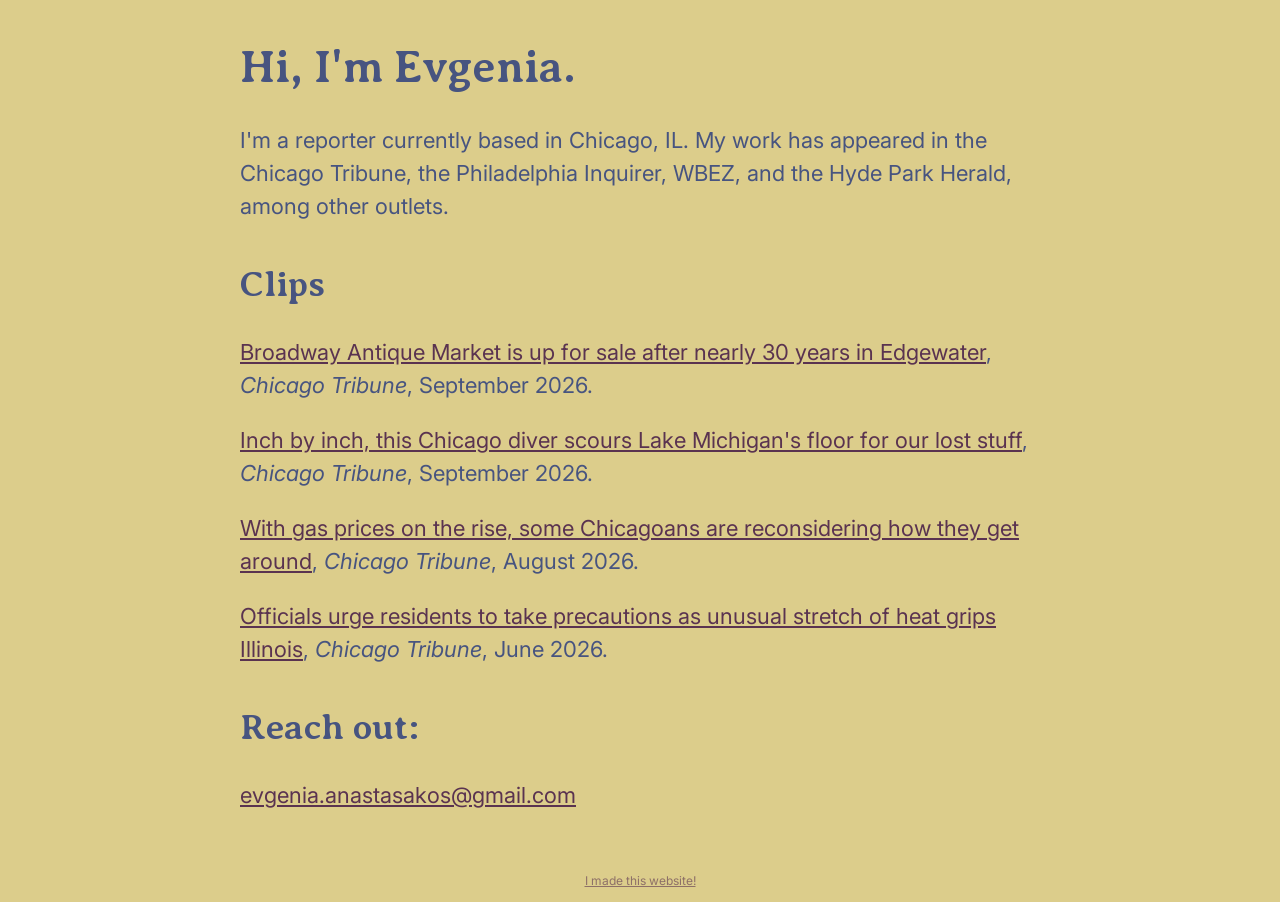
==== index.html @ 67f552ef "Update Clips section and remove Resume section Added new articles to the Clips section and removed t" ====
<!DOCTYPE html>
<html lang="en">
<head>
  <meta charset="UTF-8">
  <meta name="viewport" content="width=device-width, initial-scale=1.0">
  <title>Evgenia Anastasakos</title>
  
<link rel="preconnect" href="https://fonts.googleapis.com">
<link rel="preconnect" href="https://fonts.gstatic.com" crossorigin>
<link href="https://fonts.googleapis.com/css2?family=Averia+Serif+Libre:wght@400;700&family=Inter:wght@400;500&display=swap" rel="stylesheet">
<link rel="stylesheet" href="style.css">

<link rel="icon" type="image/png" sizes="32x32" href="favicon-32.png">
<link rel="icon" type="image/png" sizes="16x16" href="favicon-16.png">
<link rel="icon" href="favicon.ico">
  
</head>
<body>
  <div class="content-container">
    
    <h1 class="main-title">Hi, I'm Evgenia.</h1>
    
    <p class="large-text">
      I'm a reporter currently based in Chicago, IL. My work has appeared in the Chicago Tribune, the Philadelphia Inquirer, WBEZ, and the Hyde Park Herald, among other outlets.
    </p>
    
    <h2 class="section-title">Clips</h2>
    <p class="large-text"><a href=https://www.chicagotribune.com/2026/09/06/broadway-antique-market-for-sale-edgewater/>Broadway Antique Market is up for sale after nearly 30 years in Edgewater</a>, <i>Chicago Tribune</i>, September 2026.</p>
    <p class="large-text"><a href=https://www.chicagotribune.com/2026/09/08/chicago-diver-lake-michigan/>Inch by inch, this Chicago diver scours Lake Michigan's floor for our lost stuff</a>, <i>Chicago Tribune</i>, September 2026.</p>
    <p class="large-text"><a href=https://www.chicagotribune.com/2026/08/15/chicago-gas-prices-travel-iran/>With gas prices on the rise, some Chicagoans are reconsidering how they get around</a>, <i>Chicago Tribune</i>, August 2026.</p>
    <p class="large-text"><a href=https://www.chicagotribune.com/2026/06/29/extreme-heat-warning-chicago/>Officials urge residents to take precautions as unusual stretch of heat grips Illinois</a>, <i>Chicago Tribune</i>, June 2026.</p>

    <h2 class="section-title">Reach out:</h2>
    <p class="large-text">
      <a href="mailto:evgenia.anastasakos@gmail.com" class="email-link">evgenia.anastasakos@gmail.com</a>
    </p>
    
  </div>
</body>
</html>

<p class="footer-note"><a href="https://github.com/evgenia-anastasakos">I made this website!</a></p>
---- style.css ----
body {
  background-color: #DCCD8B;
  margin: 0;
  padding: 0;
  cursor: url('my-cursor-pointer.png'), auto;
}

h1, h2, h3, h4, h5, h6 {
  font-family: "Averia Serif Libre", serif;
  color: #475480;
  font-weight: 700;
  line-height: 1.2;
}

p {
  font-family: "Inter", sans-serif;
  color: #475480;
  line-height: 1.5; 
}

.content-container {
  max-width: 800px;  
  margin: 40px auto; 
  padding: 0 20px;   
}

.main-title {
  font-size: 45px;
}

.section-title {
  font-size: 36px; 
  margin-top: 40px;
}

.large-text {
  font-size: 22px;
  max-width: 100%; 
}

a {
  color: #5A3350;
  text-decoration: underline;
  transition: opacity 0.2s ease;
}

a:hover {
  opacity: 0.7;
}

a {
  cursor: url('my-cursor-hand.png'), pointer;
}

.email-link {
  color: #5A3350;
  text-decoration: underline;
  transition: opacity 0.2s ease;
}

.footer-note {
  font-family: "Inter", sans-serif;
  font-size: 12px;
  color: #475480;
  text-align: center;
  margin-top: 60px;
  opacity: 0.6;
}
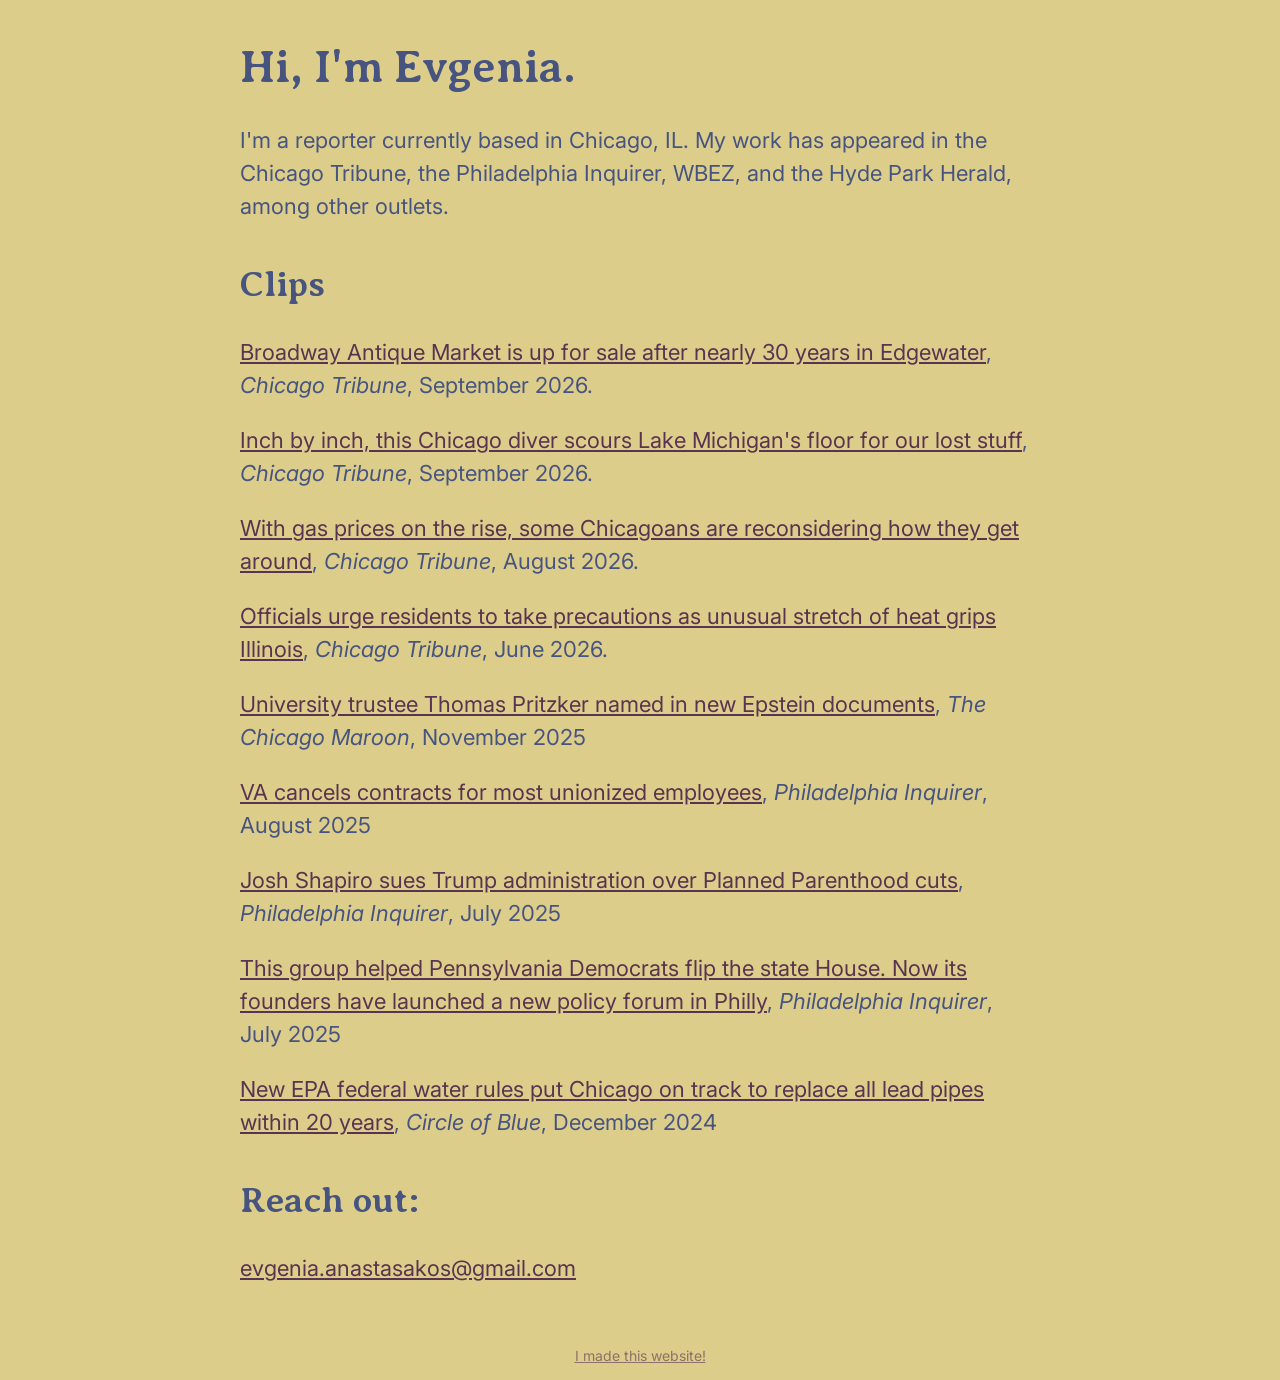
==== commit 8b987e24: "Add news articles to index.html Added multiple news articles with links and sources." ====
--- a/index.html
+++ b/index.html
@@ -29,7 +29,13 @@
     <p class="large-text"><a href=https://www.chicagotribune.com/2026/09/08/chicago-diver-lake-michigan/>Inch by inch, this Chicago diver scours Lake Michigan's floor for our lost stuff</a>, <i>Chicago Tribune</i>, September 2026.</p>
     <p class="large-text"><a href=https://www.chicagotribune.com/2026/08/15/chicago-gas-prices-travel-iran/>With gas prices on the rise, some Chicagoans are reconsidering how they get around</a>, <i>Chicago Tribune</i>, August 2026.</p>
     <p class="large-text"><a href=https://www.chicagotribune.com/2026/06/29/extreme-heat-warning-chicago/>Officials urge residents to take precautions as unusual stretch of heat grips Illinois</a>, <i>Chicago Tribune</i>, June 2026.</p>
+    <p class="large-text"><a href=https://chicagomaroon.com/49435/news/university-trustee-thomas-pritzker-named-in-new-epstein-documents/>University trustee Thomas Pritzker named in new Epstein documents</a>, <i>The Chicago Maroon</i>, November 2025</p>
+    <p class="large-text"><a href=https://www.inquirer.com/politics/nation/department-veteran-affairs-collective-bargaining-agreements-ended-20250807.html>VA cancels contracts for most unionized employees</a>, <i>Philadelphia Inquirer</i>, August 2025</p>
+    <p class="large-text"><a href=https://www.inquirer.com/politics/nation/planned-parenthood-funding-lawsuit-pennsylvania-20250729.html>Josh Shapiro sues Trump administration over Planned Parenthood cuts</a>, <i>Philadelphia Inquirer</i>, July 2025</p>
+    <p class="large-text"><a href=https://www.inquirer.com/politics/pennsylvania/democratic-states-project-forum-philadelphia-pennsylvania-20250710.html>This group helped Pennsylvania Democrats flip the state House. Now its founders have launched a new policy forum in Philly</a>, <i>Philadelphia Inquirer</i>, July 2025</p>
+    <p class="large-text"><a href=https://www.circleofblue.org/2024/supply/water-management/infrastructure/new-epa-federal-water-rules-put-chicago-on-track-to-replace-all-lead-pipes-within-20-years/>New EPA federal water rules put Chicago on track to replace all lead pipes within 20 years</a>, <i>Circle of Blue</i>, December 2024</p>
 
+    
     <h2 class="section-title">Reach out:</h2>
     <p class="large-text">
       <a href="mailto:evgenia.anastasakos@gmail.com" class="email-link">evgenia.anastasakos@gmail.com</a>
--- a/style.css
+++ b/style.css
@@ -3,6 +3,7 @@
   margin: 0;
   padding: 0;
   cursor: url('my-cursor-pointer.png'), auto;
+  font-size: 1rem; 
 }
 
 h1, h2, h3, h4, h5, h6 {
@@ -19,22 +20,22 @@
 }
 
 .content-container {
-  max-width: 800px;  
-  margin: 40px auto; 
-  padding: 0 20px;   
+  max-width: 50rem; 
+  margin: 2.5rem auto; 
+  padding: 0 1.25rem; 
 }
 
 .main-title {
-  font-size: 45px;
+  font-size: 2.8125rem; 
 }
 
 .section-title {
-  font-size: 36px; 
-  margin-top: 40px;
+  font-size: 2.25rem; 
+  margin-top: 2.5rem; 
 }
 
 .large-text {
-  font-size: 22px;
+  font-size: 1.375rem; 
   max-width: 100%; 
 }
 
@@ -60,9 +61,9 @@
 
 .footer-note {
   font-family: "Inter", sans-serif;
-  font-size: 12px;
+  font-size: 0.875rem; 
   color: #475480;
   text-align: center;
-  margin-top: 60px;
+  margin-top: 3.75rem; 
   opacity: 0.6;
 }
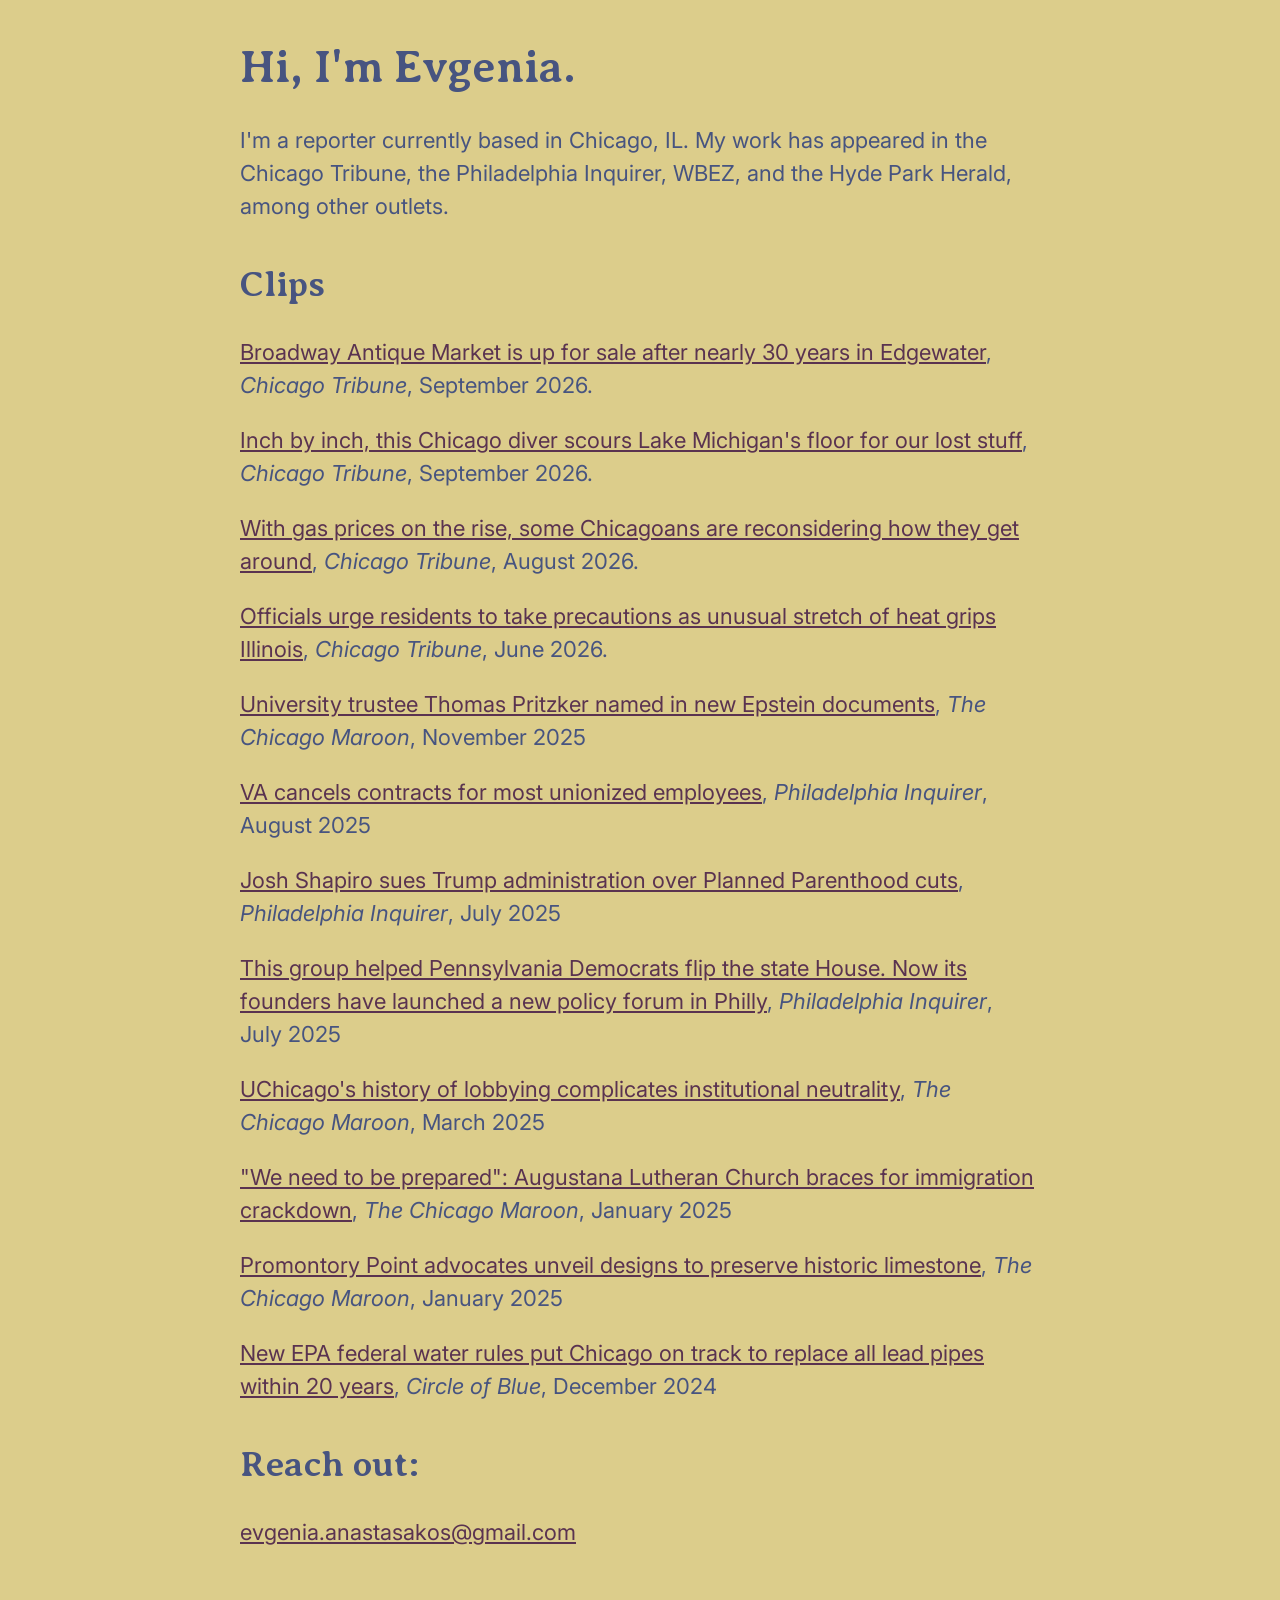
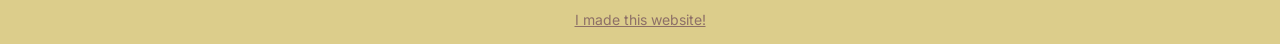
==== commit 5892d3f7: "Add new articles to index.html" ====
--- a/index.html
+++ b/index.html
@@ -33,6 +33,9 @@
     <p class="large-text"><a href=https://www.inquirer.com/politics/nation/department-veteran-affairs-collective-bargaining-agreements-ended-20250807.html>VA cancels contracts for most unionized employees</a>, <i>Philadelphia Inquirer</i>, August 2025</p>
     <p class="large-text"><a href=https://www.inquirer.com/politics/nation/planned-parenthood-funding-lawsuit-pennsylvania-20250729.html>Josh Shapiro sues Trump administration over Planned Parenthood cuts</a>, <i>Philadelphia Inquirer</i>, July 2025</p>
     <p class="large-text"><a href=https://www.inquirer.com/politics/pennsylvania/democratic-states-project-forum-philadelphia-pennsylvania-20250710.html>This group helped Pennsylvania Democrats flip the state House. Now its founders have launched a new policy forum in Philly</a>, <i>Philadelphia Inquirer</i>, July 2025</p>
+    <p class="large-text"><a href=https://chicagomaroon.com/45902/grey-city/uchicago-history-of-lobbying-complicates-institutional-neutrality/>UChicago's history of lobbying complicates institutional neutrality</a>, <i>The Chicago Maroon</i>, March 2025</p>
+    <p class="large-text"><a href=https://chicagomaroon.com/45070/news/we-need-to-be-prepared-augustana-lutheran-church-braces-for-immigration-crackdown/>"We need to be prepared": Augustana Lutheran Church braces for immigration crackdown</a>, <i>The Chicago Maroon</i>, January 2025</p>
+    <p class="large-text"><a href=https://chicagomaroon.com/44992/news/promontory-point-advocates-unveil-designs-to-preserve-historic-limestone/>Promontory Point advocates unveil designs to preserve historic limestone</a>, <i>The Chicago Maroon</i>, January 2025</p>
     <p class="large-text"><a href=https://www.circleofblue.org/2024/supply/water-management/infrastructure/new-epa-federal-water-rules-put-chicago-on-track-to-replace-all-lead-pipes-within-20-years/>New EPA federal water rules put Chicago on track to replace all lead pipes within 20 years</a>, <i>Circle of Blue</i>, December 2024</p>
 
     
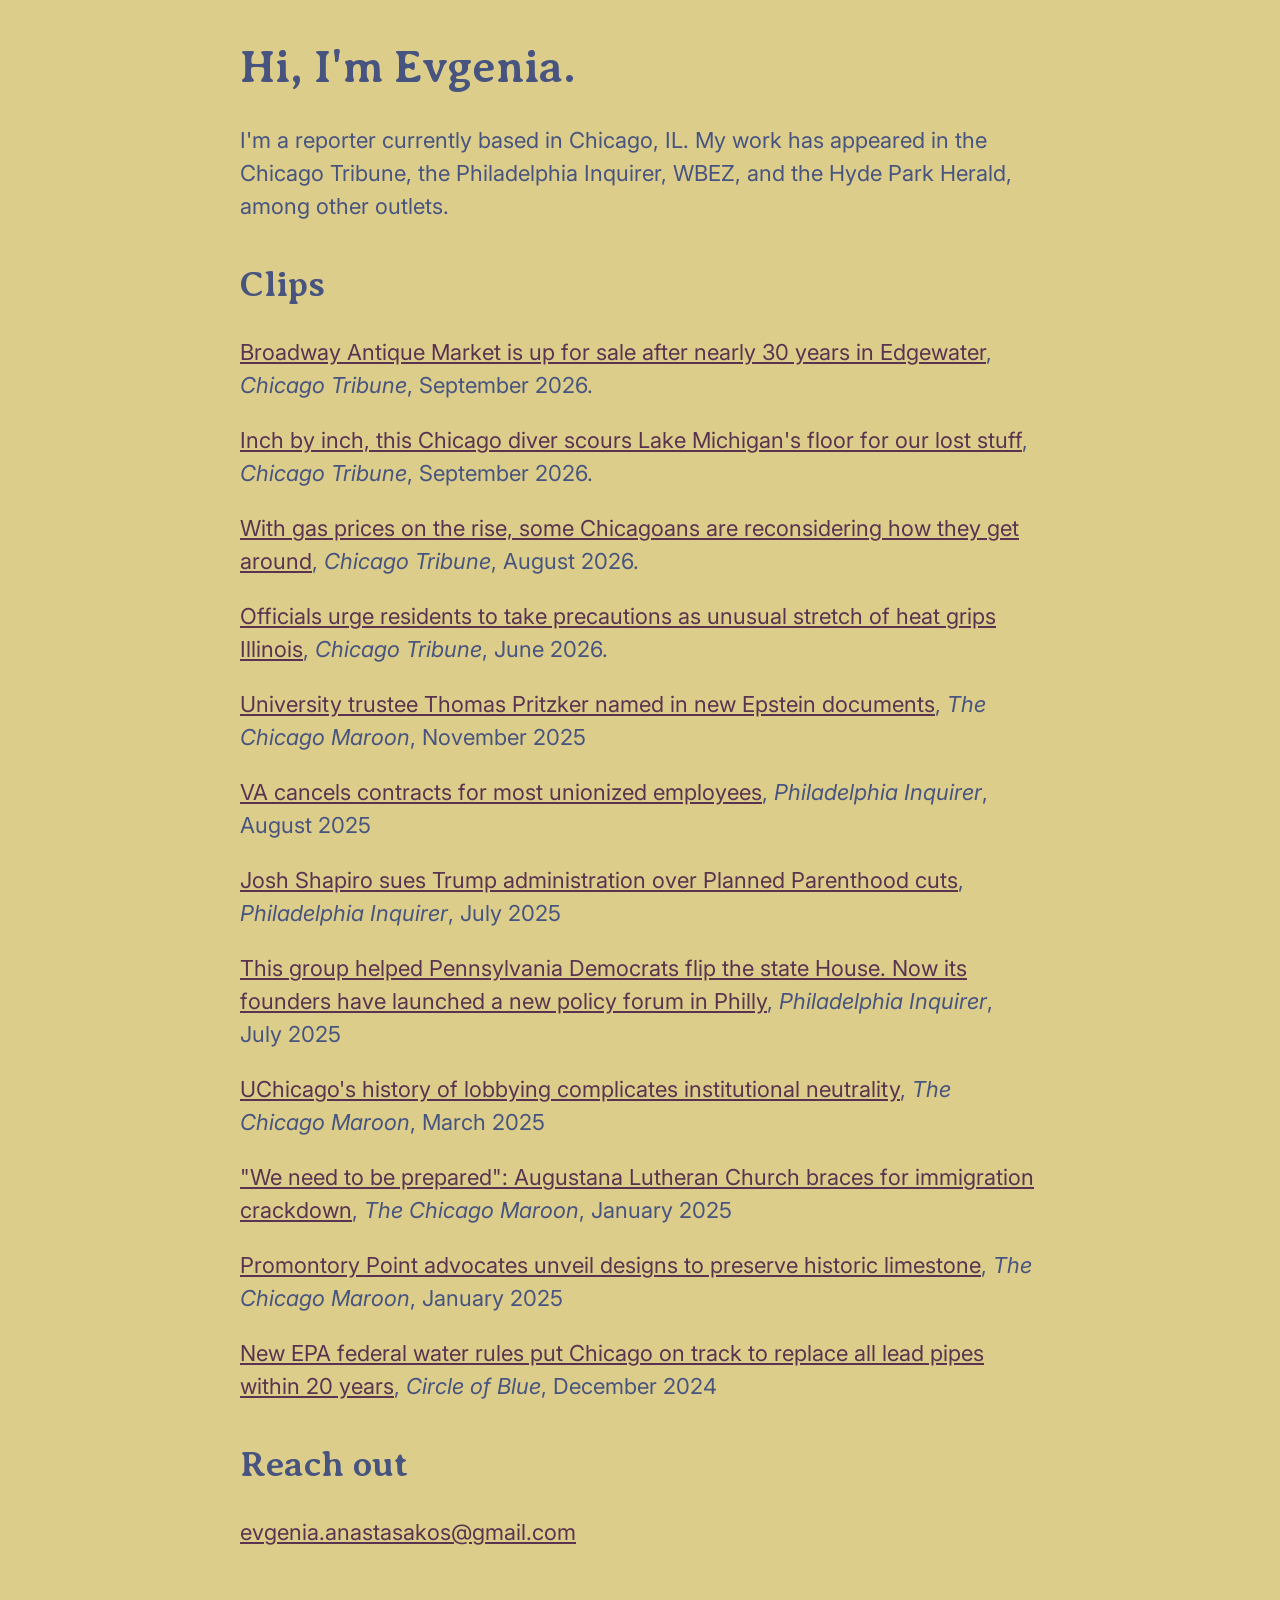
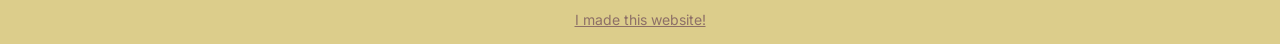
==== commit 398b4f10: "Update index.html" ====
--- a/index.html
+++ b/index.html
@@ -39,7 +39,7 @@
     <p class="large-text"><a href=https://www.circleofblue.org/2024/supply/water-management/infrastructure/new-epa-federal-water-rules-put-chicago-on-track-to-replace-all-lead-pipes-within-20-years/>New EPA federal water rules put Chicago on track to replace all lead pipes within 20 years</a>, <i>Circle of Blue</i>, December 2024</p>
 
     
-    <h2 class="section-title">Reach out:</h2>
+    <h2 class="section-title">Reach out</h2>
     <p class="large-text">
       <a href="mailto:evgenia.anastasakos@gmail.com" class="email-link">evgenia.anastasakos@gmail.com</a>
     </p>
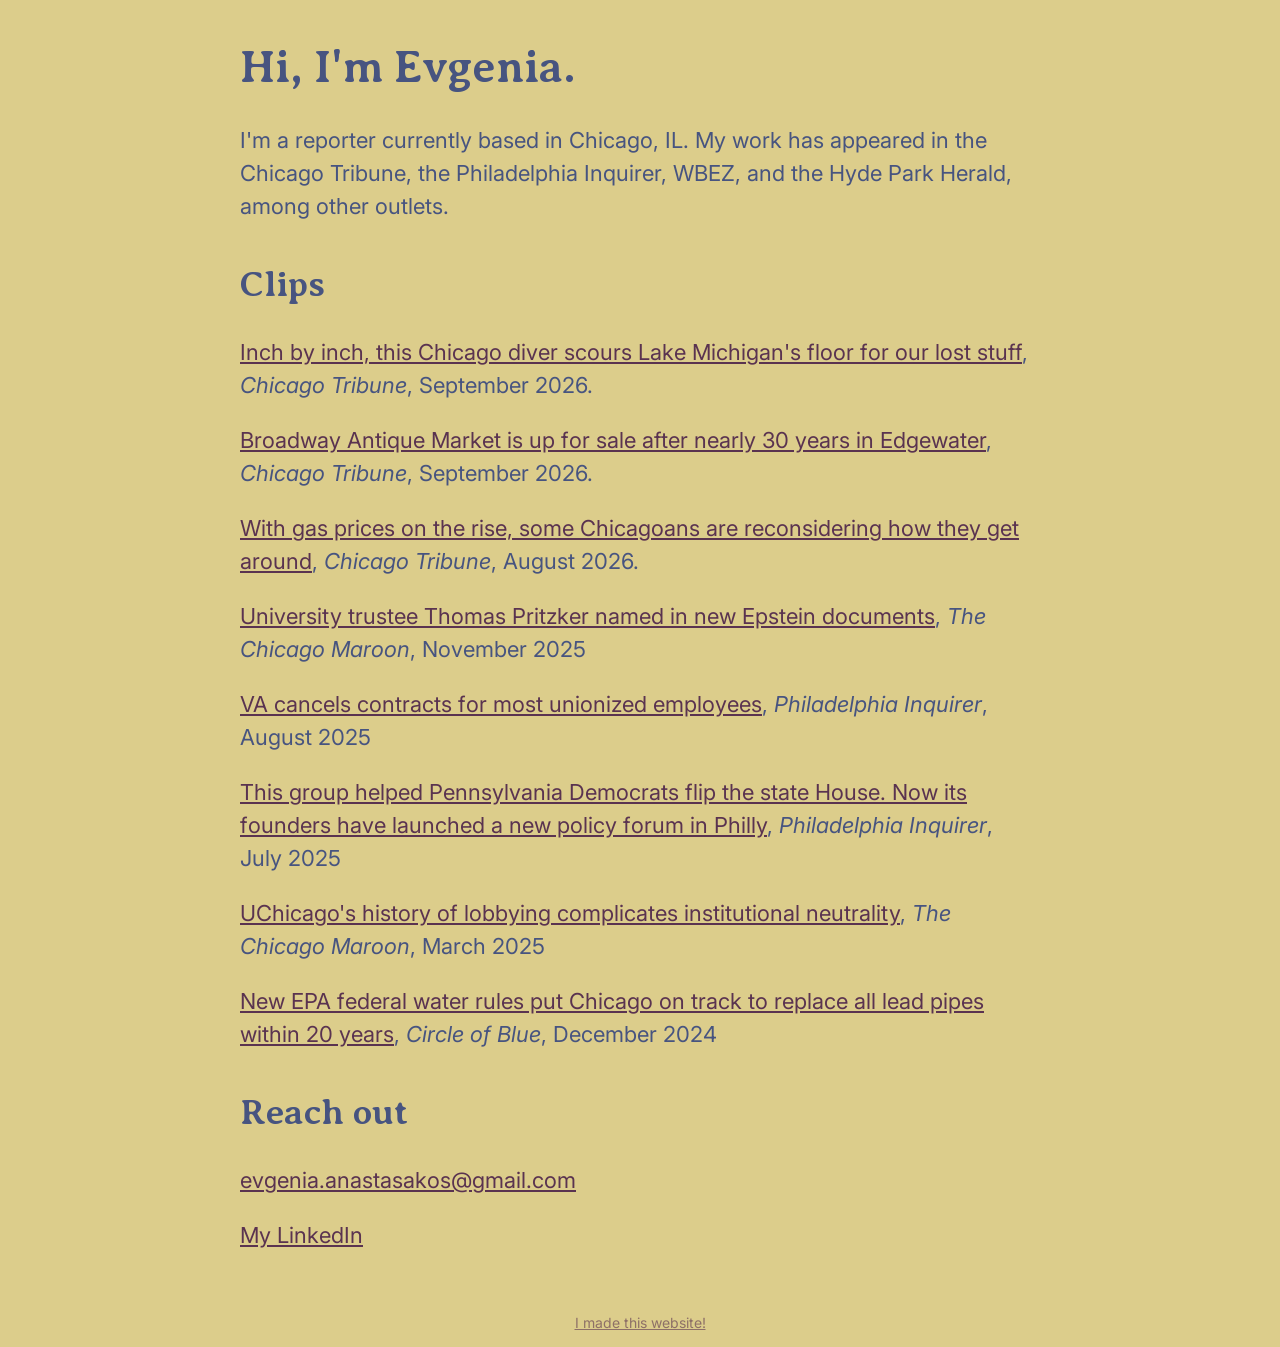
==== commit 82f1173d: "Refactor article list and update footer link Removed duplicate article entry and updated footer link" ====
--- a/index.html
+++ b/index.html
@@ -25,17 +25,13 @@
     </p>
     
     <h2 class="section-title">Clips</h2>
+    <p class="large-text"><a href=https://www.chicagotribune.com/2026/09/08/chicago-diver-lake-michigan/>Inch by inch, this Chicago diver scours Lake Michigan's floor for our lost stuff</a>, <i>Chicago Tribune</i>, September 2026.</p>
     <p class="large-text"><a href=https://www.chicagotribune.com/2026/09/06/broadway-antique-market-for-sale-edgewater/>Broadway Antique Market is up for sale after nearly 30 years in Edgewater</a>, <i>Chicago Tribune</i>, September 2026.</p>
-    <p class="large-text"><a href=https://www.chicagotribune.com/2026/09/08/chicago-diver-lake-michigan/>Inch by inch, this Chicago diver scours Lake Michigan's floor for our lost stuff</a>, <i>Chicago Tribune</i>, September 2026.</p>
     <p class="large-text"><a href=https://www.chicagotribune.com/2026/08/15/chicago-gas-prices-travel-iran/>With gas prices on the rise, some Chicagoans are reconsidering how they get around</a>, <i>Chicago Tribune</i>, August 2026.</p>
-    <p class="large-text"><a href=https://www.chicagotribune.com/2026/06/29/extreme-heat-warning-chicago/>Officials urge residents to take precautions as unusual stretch of heat grips Illinois</a>, <i>Chicago Tribune</i>, June 2026.</p>
     <p class="large-text"><a href=https://chicagomaroon.com/49435/news/university-trustee-thomas-pritzker-named-in-new-epstein-documents/>University trustee Thomas Pritzker named in new Epstein documents</a>, <i>The Chicago Maroon</i>, November 2025</p>
     <p class="large-text"><a href=https://www.inquirer.com/politics/nation/department-veteran-affairs-collective-bargaining-agreements-ended-20250807.html>VA cancels contracts for most unionized employees</a>, <i>Philadelphia Inquirer</i>, August 2025</p>
-    <p class="large-text"><a href=https://www.inquirer.com/politics/nation/planned-parenthood-funding-lawsuit-pennsylvania-20250729.html>Josh Shapiro sues Trump administration over Planned Parenthood cuts</a>, <i>Philadelphia Inquirer</i>, July 2025</p>
     <p class="large-text"><a href=https://www.inquirer.com/politics/pennsylvania/democratic-states-project-forum-philadelphia-pennsylvania-20250710.html>This group helped Pennsylvania Democrats flip the state House. Now its founders have launched a new policy forum in Philly</a>, <i>Philadelphia Inquirer</i>, July 2025</p>
     <p class="large-text"><a href=https://chicagomaroon.com/45902/grey-city/uchicago-history-of-lobbying-complicates-institutional-neutrality/>UChicago's history of lobbying complicates institutional neutrality</a>, <i>The Chicago Maroon</i>, March 2025</p>
-    <p class="large-text"><a href=https://chicagomaroon.com/45070/news/we-need-to-be-prepared-augustana-lutheran-church-braces-for-immigration-crackdown/>"We need to be prepared": Augustana Lutheran Church braces for immigration crackdown</a>, <i>The Chicago Maroon</i>, January 2025</p>
-    <p class="large-text"><a href=https://chicagomaroon.com/44992/news/promontory-point-advocates-unveil-designs-to-preserve-historic-limestone/>Promontory Point advocates unveil designs to preserve historic limestone</a>, <i>The Chicago Maroon</i>, January 2025</p>
     <p class="large-text"><a href=https://www.circleofblue.org/2024/supply/water-management/infrastructure/new-epa-federal-water-rules-put-chicago-on-track-to-replace-all-lead-pipes-within-20-years/>New EPA federal water rules put Chicago on track to replace all lead pipes within 20 years</a>, <i>Circle of Blue</i>, December 2024</p>
 
     
@@ -43,9 +39,11 @@
     <p class="large-text">
       <a href="mailto:evgenia.anastasakos@gmail.com" class="email-link">evgenia.anastasakos@gmail.com</a>
     </p>
+    <p class="large-text"><a href=https://www.linkedin.com/in/evgenia-anastasakos-4607991b6>My LinkedIn</a>
+
     
   </div>
 </body>
 </html>
 
-<p class="footer-note"><a href="https://github.com/evgenia-anastasakos">I made this website!</a></p>
+<p class="footer-note"><a href="https://github.com/evgenia-anastasakos/evgenia-anastasakos.github.io">I made this website!</a></p>
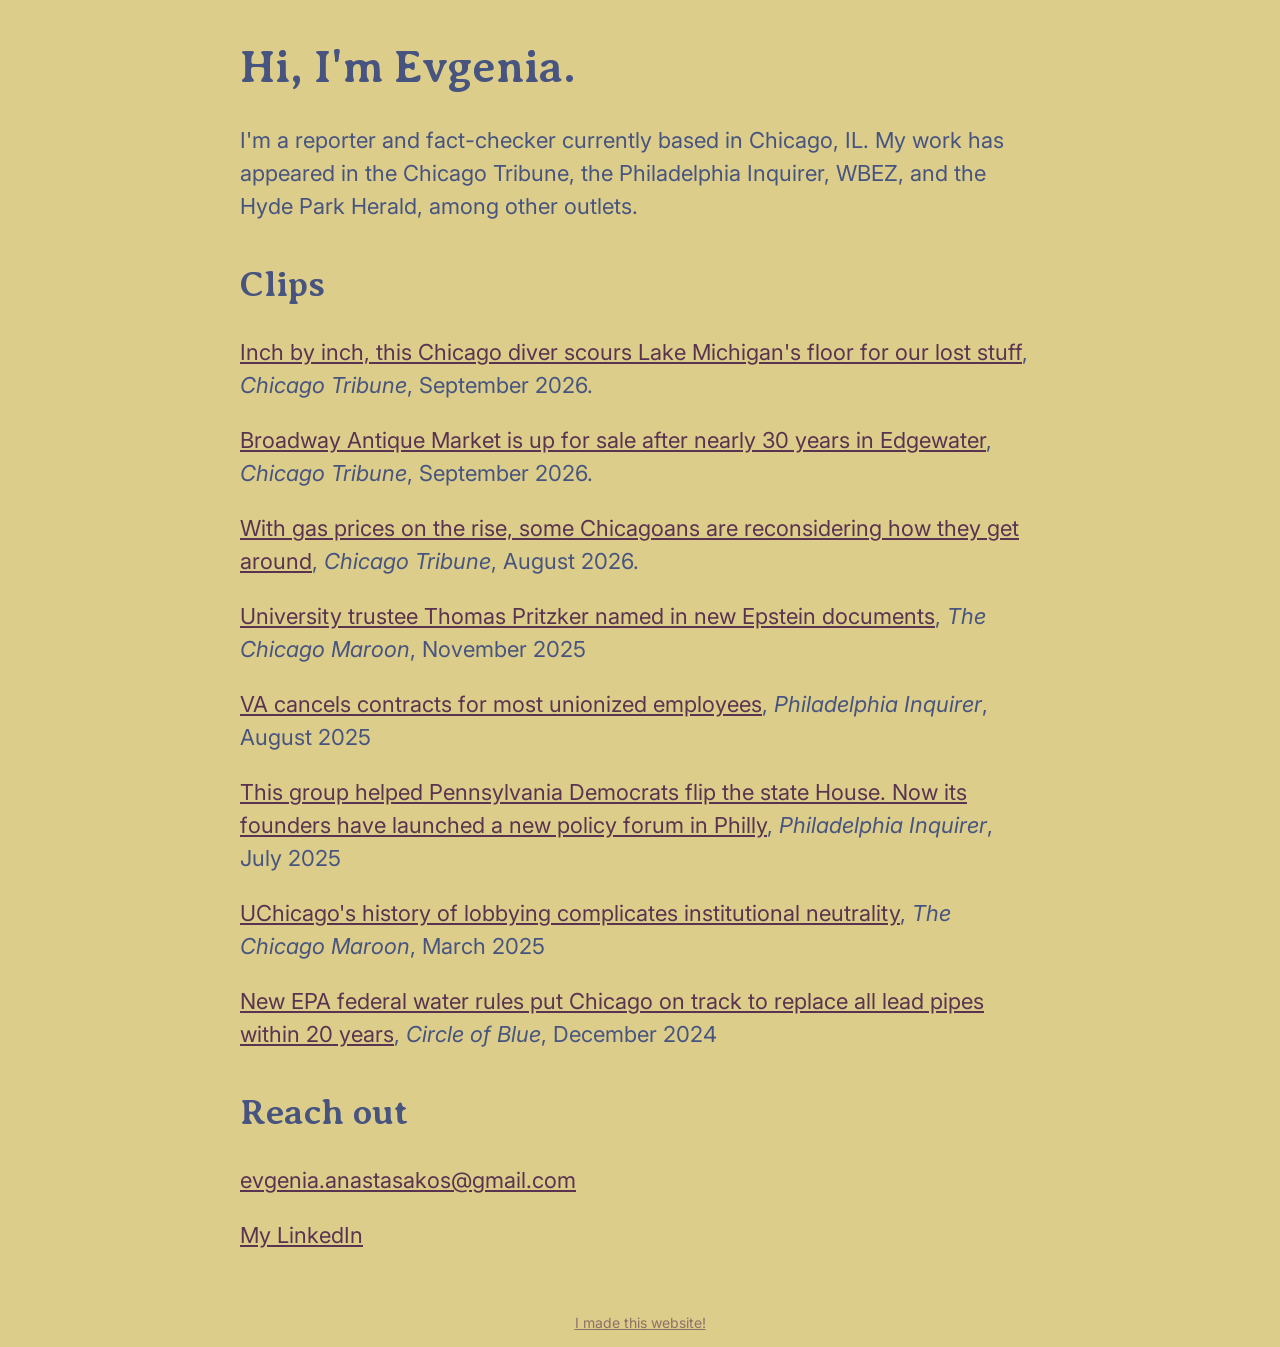
==== commit 73e4716e: "Update index.html" ====
--- a/index.html
+++ b/index.html
@@ -21,7 +21,7 @@
     <h1 class="main-title">Hi, I'm Evgenia.</h1>
     
     <p class="large-text">
-      I'm a reporter currently based in Chicago, IL. My work has appeared in the Chicago Tribune, the Philadelphia Inquirer, WBEZ, and the Hyde Park Herald, among other outlets.
+      I'm a reporter and fact-checker currently based in Chicago, IL. My work has appeared in the Chicago Tribune, the Philadelphia Inquirer, WBEZ, and the Hyde Park Herald, among other outlets.
     </p>
     
     <h2 class="section-title">Clips</h2>
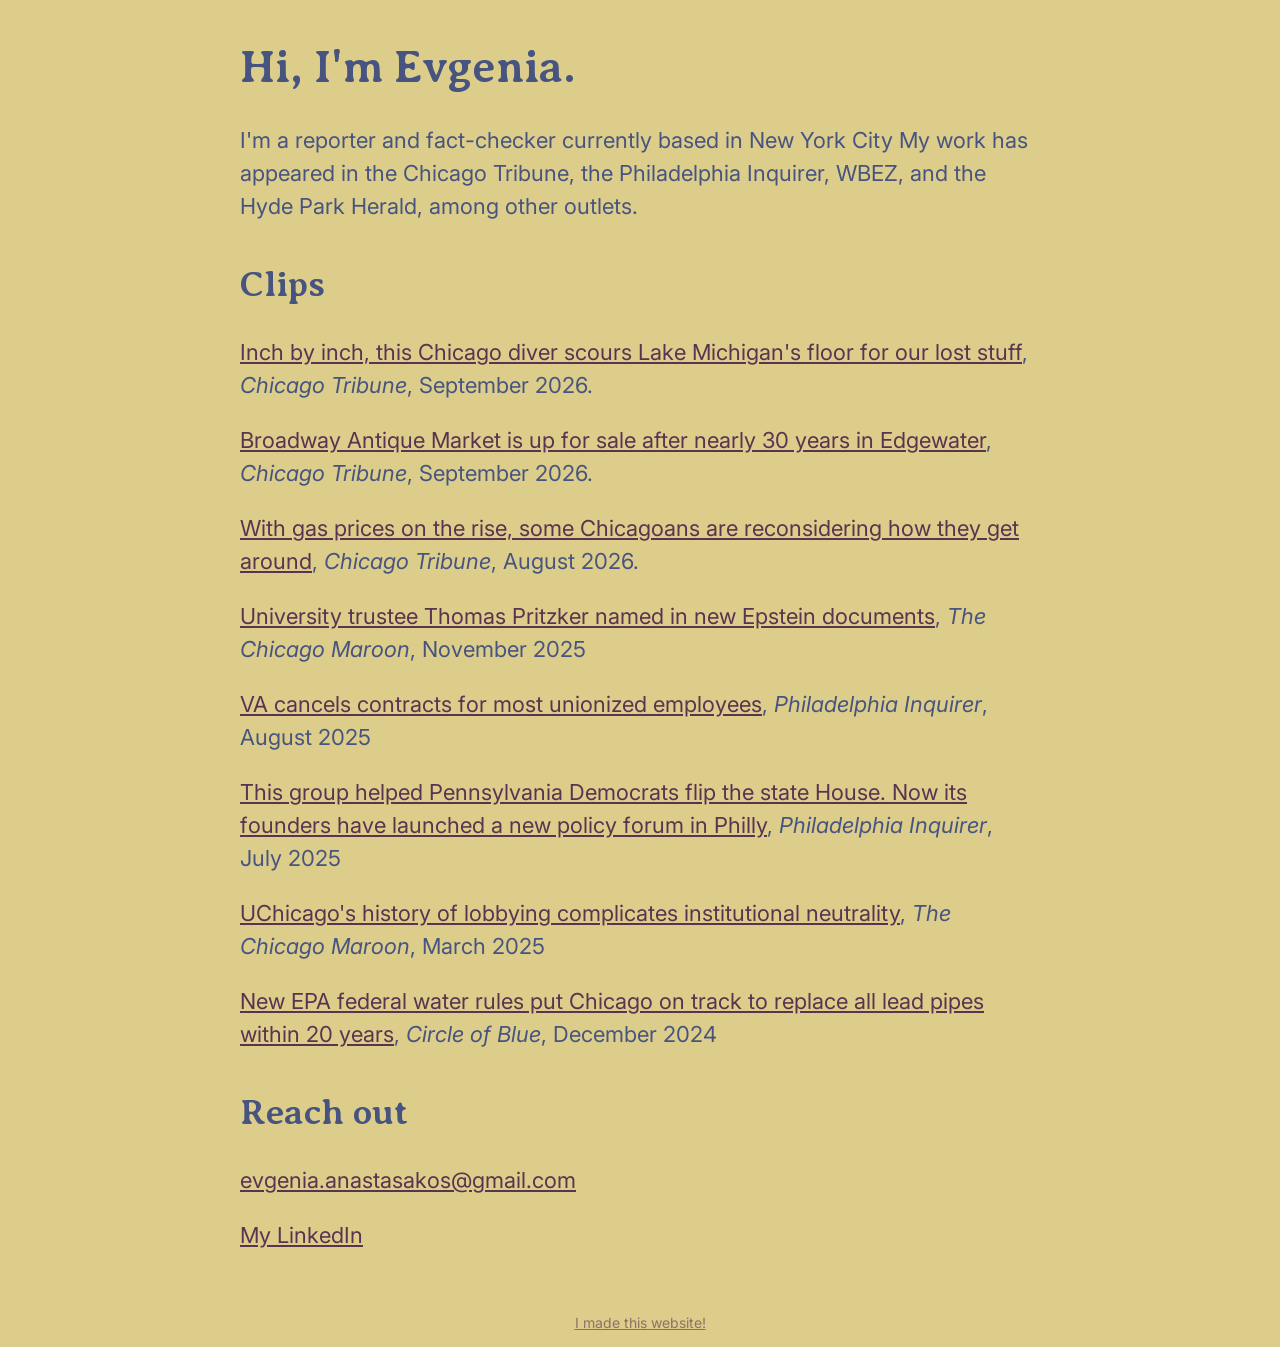
==== commit 9140334f: "Update location from Chicago to New York City" ====
--- a/index.html
+++ b/index.html
@@ -21,7 +21,7 @@
     <h1 class="main-title">Hi, I'm Evgenia.</h1>
     
     <p class="large-text">
-      I'm a reporter and fact-checker currently based in Chicago, IL. My work has appeared in the Chicago Tribune, the Philadelphia Inquirer, WBEZ, and the Hyde Park Herald, among other outlets.
+      I'm a reporter and fact-checker currently based in New York City My work has appeared in the Chicago Tribune, the Philadelphia Inquirer, WBEZ, and the Hyde Park Herald, among other outlets.
     </p>
     
     <h2 class="section-title">Clips</h2>
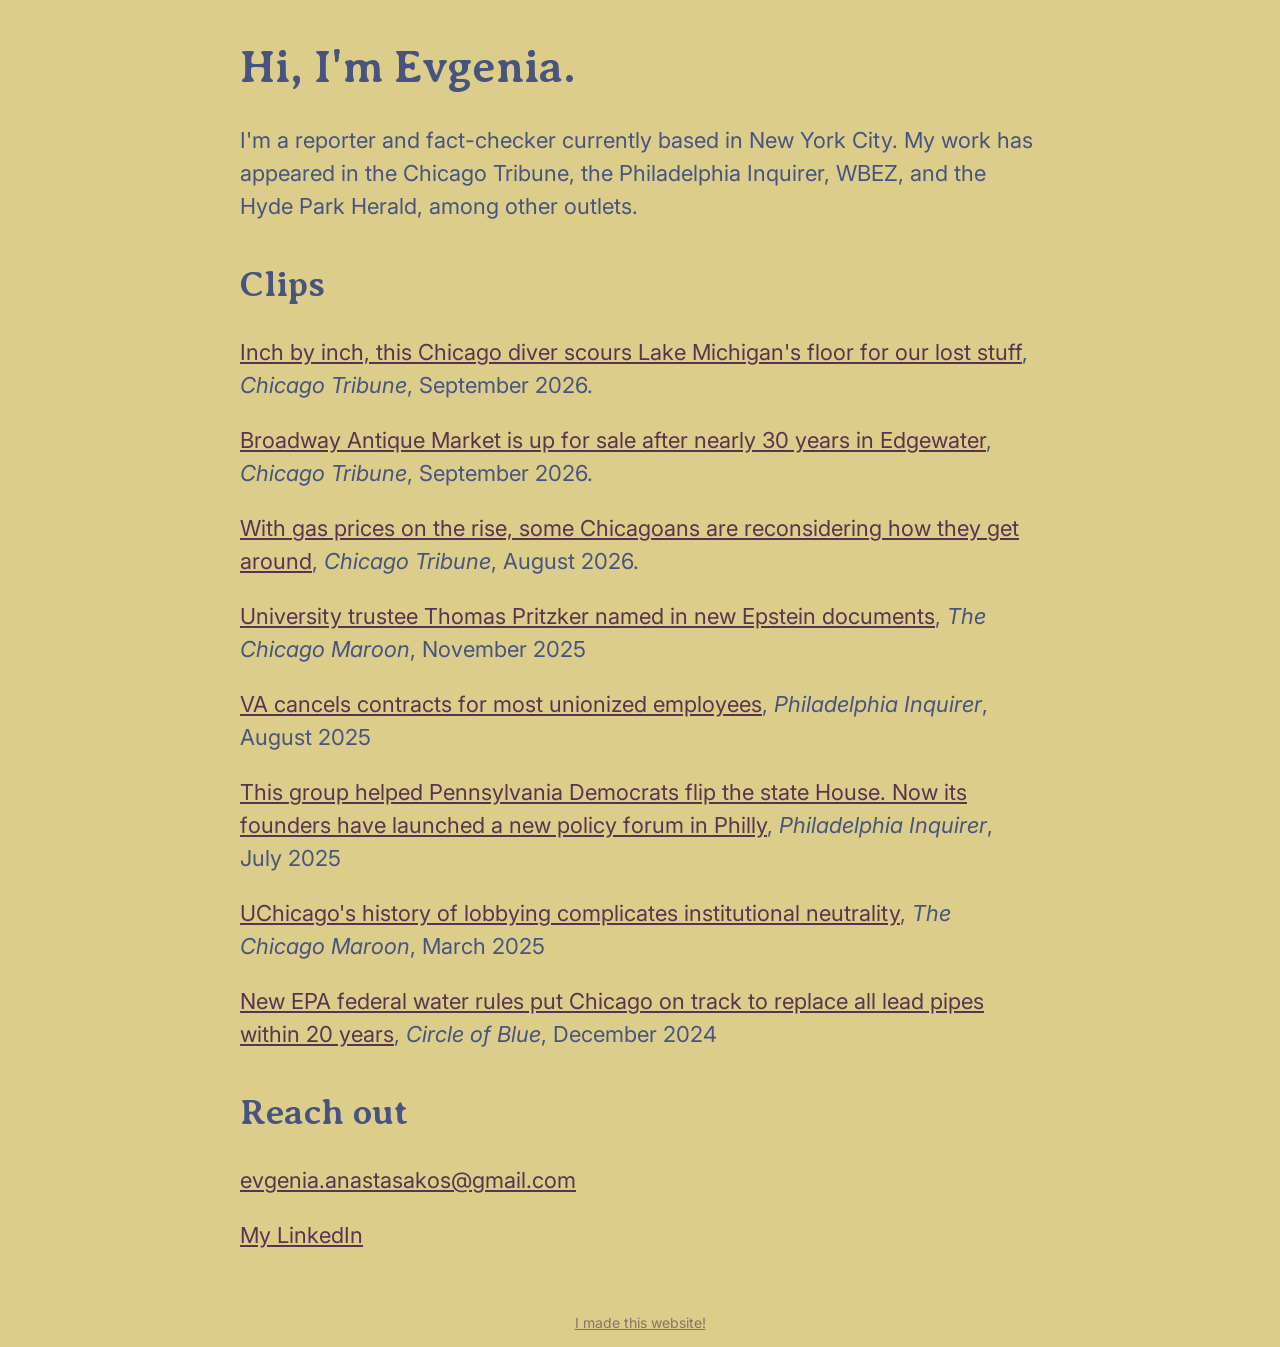
==== commit 3354ae0b: "Fix punctuation in reporter description Added a period at the end of the sentence for clarity." ====
--- a/index.html
+++ b/index.html
@@ -21,7 +21,7 @@
     <h1 class="main-title">Hi, I'm Evgenia.</h1>
     
     <p class="large-text">
-      I'm a reporter and fact-checker currently based in New York City My work has appeared in the Chicago Tribune, the Philadelphia Inquirer, WBEZ, and the Hyde Park Herald, among other outlets.
+      I'm a reporter and fact-checker currently based in New York City. My work has appeared in the Chicago Tribune, the Philadelphia Inquirer, WBEZ, and the Hyde Park Herald, among other outlets.
     </p>
     
     <h2 class="section-title">Clips</h2>
